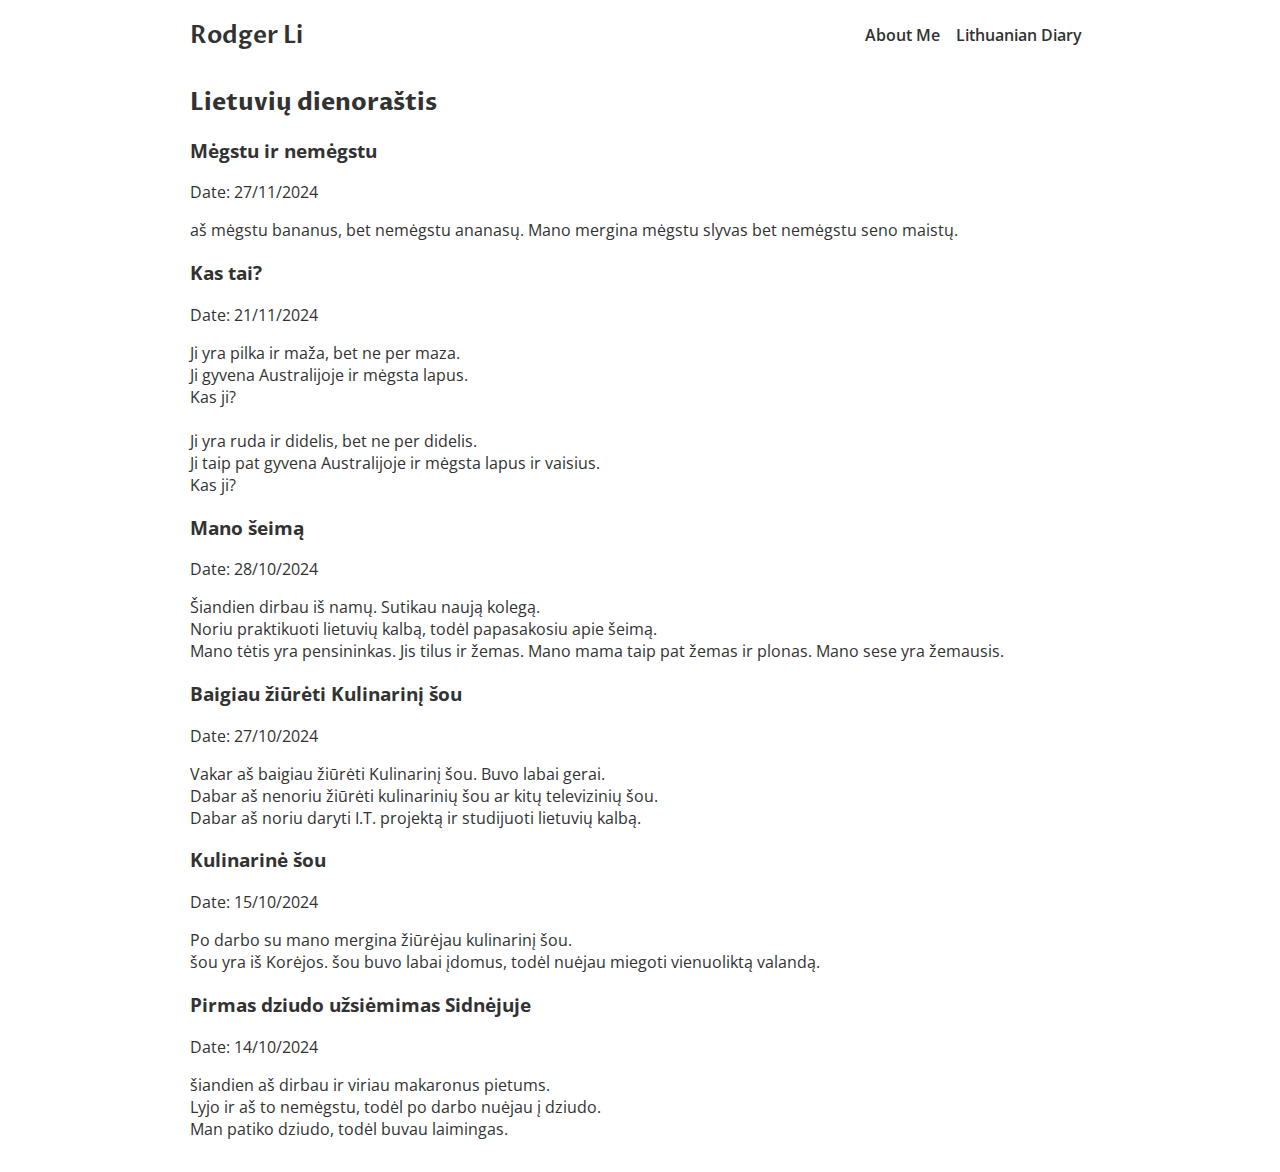
==== lithuanian-diary.html @ 7ae09046 "update diary" ====
<!DOCTYPE html>
<html lang="en">
  <head>
    <meta charset="UTF-8" />
    <meta name="viewport" content="width=device-width, initial-scale=1.0" />
    <title>Contact</title>
    <link rel="stylesheet" href="./index.css" />
    <link rel="stylesheet" href="./all.min.css" />
  </head>
  <body>
    <nav>
      <h2 id="logo"><a href="/">Rodger Li</a></h2>
      <ul class="navigation-items">
        <li class="navigation-item"><a href="./index.html#about-me">About Me</a></li>
        <li class="navigation-item"><a href="./lithuanian-diary.html">Lithuanian Diary</a></li>
      </ul>
    </nav>
    <main>
      <section id="lithuanian_diary">
        <h2>Lietuvių dienoraštis</h2>
        <article>
          <h3>Mėgstu ir nemėgstu</h3>
          <p>Date: 27/11/2024</p>
          <p>
            aš mėgstu bananus, bet nemėgstu ananasų.
            Mano mergina mėgstu slyvas bet nemėgstu seno maistų.
          </p>
          <h3>Kas tai?</h3>
          <p>Date: 21/11/2024</p>
          <p>
            Ji yra pilka ir maža, bet ne per maza. <br>
            Ji gyvena Australijoje ir mėgsta lapus. <br>
            Kas ji? <br>
            <br>
            Ji yra ruda ir didelis, bet ne per didelis. <br>
            Ji taip pat gyvena Australijoje ir mėgsta lapus ir vaisius. <br>
            Kas ji?
          </p>
          <h3>Mano šeimą</h3>
          <p>Date: 28/10/2024</p>
          <p>
            Šiandien dirbau iš namų. Sutikau naują kolegą. <br>
            Noriu praktikuoti lietuvių kalbą, todėl papasakosiu apie šeimą. <br>
            Mano tėtis yra pensininkas. Jis tilus ir žemas.
            Mano mama taip pat žemas ir plonas.
            Mano sese yra žemausis.
          </p>
          <h3>Baigiau žiūrėti Kulinarinį šou</h3>
          <p>Date: 27/10/2024</p>
          <p>
            Vakar aš baigiau žiūrėti Kulinarinį šou. Buvo labai gerai. <br>
            Dabar aš nenoriu žiūrėti kulinarinių šou ar kitų televizinių šou. <br>
            Dabar aš noriu daryti I.T. projektą ir studijuoti lietuvių kalbą.
          </p>
          <h3>Kulinarinė šou</h3>
          <p>Date: 15/10/2024</p>
          <p>
            Po darbo su mano mergina žiūrėjau kulinarinį šou. <br>
            šou yra iš Korėjos. šou buvo labai įdomus, todėl nuėjau miegoti vienuoliktą valandą.
          </p>
          <h3>Pirmas dziudo užsiėmimas Sidnėjuje</h3>
          <p>Date: 14/10/2024</p>
          <p>
            šiandien aš dirbau ir viriau makaronus pietums. <br>
            Lyjo ir aš to nemėgstu, todėl po darbo nuėjau į dziudo. <br>
            Man patiko dziudo, todėl buvau laimingas.
          </p>
        </article>
      </section>
    </main>
  </body>
</html>
---- index.css ----
@import url("https://fonts.googleapis.com/css2?family=Open+Sans&family=Proza+Libre:wght@700&display=swap");

html {
  scroll-behavior: smooth;
}

html,
body {
  height: 100%;
  color: var(--font-color);
}

:root {
  --spacing-1: 8px;
  --spacing-2: 12px;
  --spacing-3: 16px;
  --spacing-4: 24px;

  --border-radius: 12px;

  --font-color: #323232;
}

.heart {
  color: red;
}

h2 {
  font-family: "Proza Libre", sans-serif;
  margin: 0;
  margin-bottom: var(--spacing-2);
}

body {
  font-family: "Open Sans", sans-serif;
  margin: 0;
  padding: 0 var(--spacing-3);
  max-width: 900px;
  margin: 0 auto;
  display: flex;
  flex-direction: column;
}

nav {
  display: flex;
  align-items: center;
  padding: var(--spacing-3) 0;
}

.navigation-items {
  display: flex;
  list-style-type: none;
  padding: 0;
  align-items: center;
  margin: 0;
  margin-left: auto;
}

.navigation-item {
  margin: var(--spacing-1);
}

.portrait {
  width: 350px;
  border-radius: var(--border-radius);
  flex-shrink: 0;
}

.about-me-container {
  display: flex;
}

.about-me-text-container {
  margin-right: var(--spacing-3);
}

.project-image {
  width: 50%;
}

.project-title h3 {
  display: inline;
}

details {
  cursor: pointer;
}

summary {
  list-style-image: url(https://s3-us-west-2.amazonaws.com/s.cdpn.io/3/right-arrow.svg);
}

footer {
  margin-top: auto;
  padding: var(--spacing-2) 0;
  text-align: center;
}

section {
  padding: var(--spacing-3) 0;
}

.icon {
  font-size: 2em;
  color: var(--font-color);
  margin: 0 var(--spacing-1);
}

a {
  color: var(--font-color);
  text-decoration: none;
  font-weight: 600;
}

#logo {
  margin: 0;
}

#skills-container {
  display: flex;
  width: 100%;
  justify-content: space-between;
  flex-wrap: wrap;
}

#skills-container > * {
  font-size: 2em;
  width: 2em;
  margin-top: var(--spacing-1);
}

@media only screen and (max-width: 600px) {
  .about-me-container {
    flex-direction: column;
  }
}
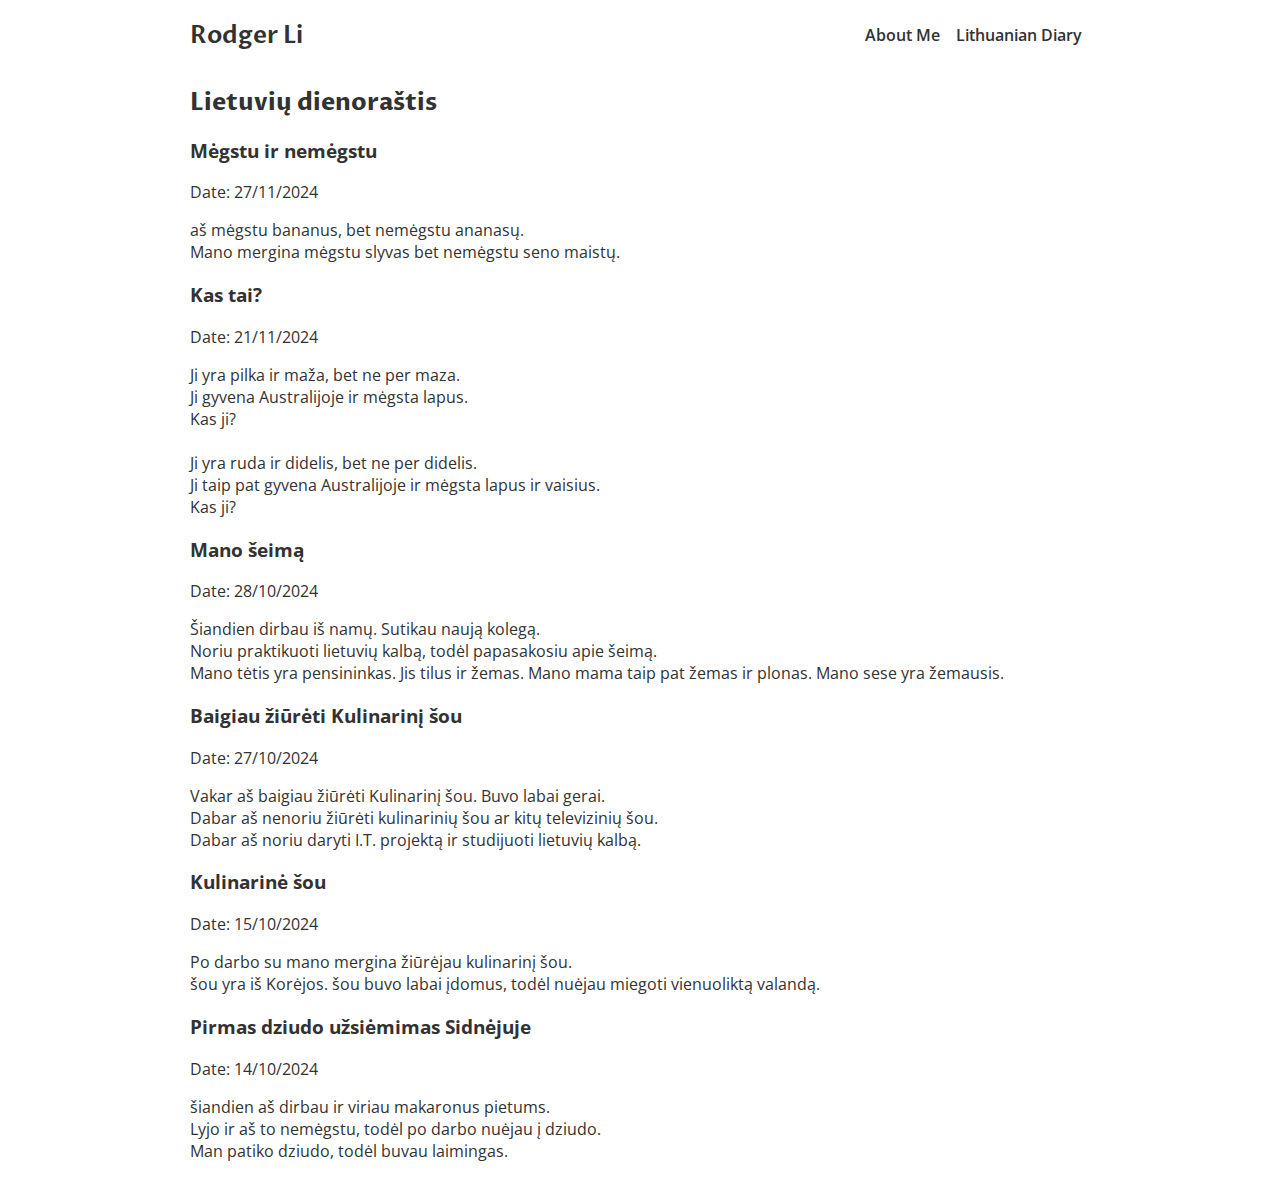
==== commit bbd2eae1: "add line break" ====
--- a/lithuanian-diary.html
+++ b/lithuanian-diary.html
@@ -22,7 +22,7 @@
           <h3>Mėgstu ir nemėgstu</h3>
           <p>Date: 27/11/2024</p>
           <p>
-            aš mėgstu bananus, bet nemėgstu ananasų.
+            aš mėgstu bananus, bet nemėgstu ananasų. <br>
             Mano mergina mėgstu slyvas bet nemėgstu seno maistų.
           </p>
           <h3>Kas tai?</h3>
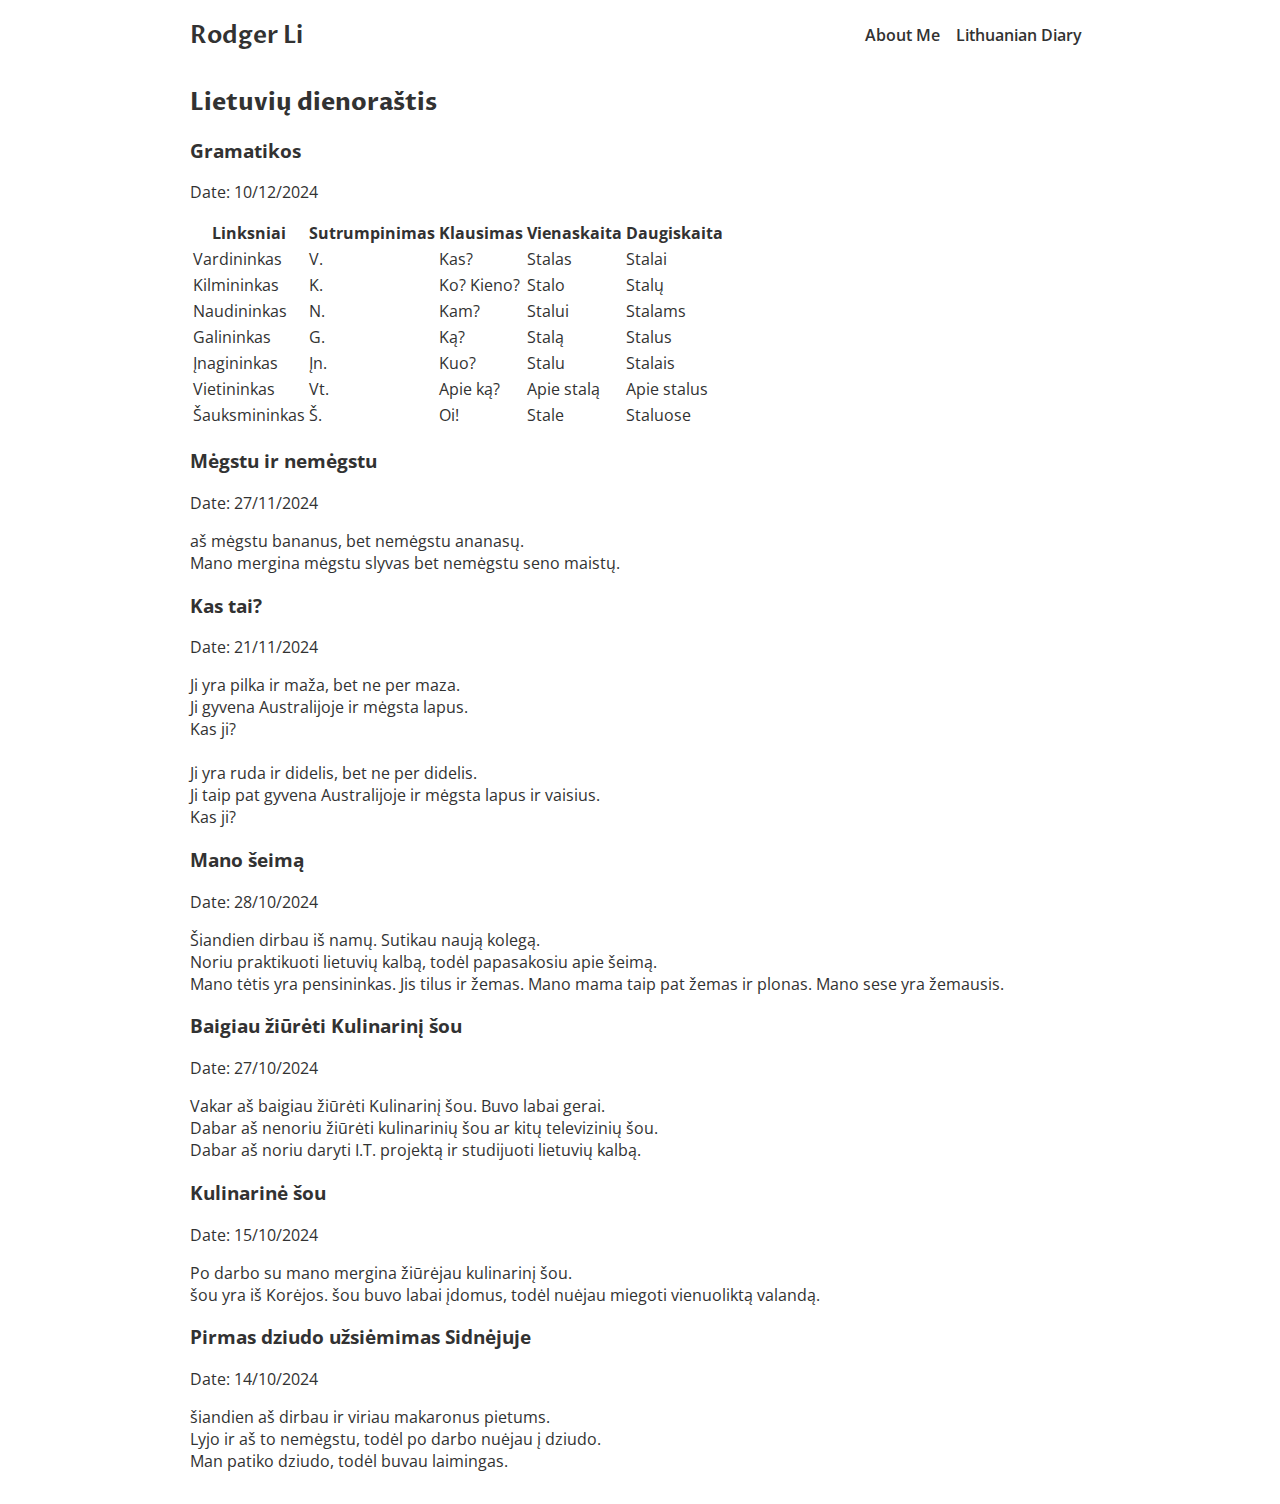
==== commit 6bcb942a: "add entry" ====
--- a/lithuanian-diary.html
+++ b/lithuanian-diary.html
@@ -19,6 +19,68 @@
       <section id="lithuanian_diary">
         <h2>Lietuvių dienoraštis</h2>
         <article>
+          <h3>Gramatikos</h3>
+          <p>Date: 10/12/2024</p>
+          <p>
+            <table>
+              <tr>
+                <th>Linksniai</th>
+                <th>Sutrumpinimas</th>
+                <th>Klausimas</th>
+                <th>Vienaskaita</th>
+                <th>Daugiskaita</th>
+              </tr>
+              <tr>
+                <td>Vardininkas</td>
+                <td>V.</td>
+                <td>Kas?</td>
+                <td>Stalas</td>
+                <td>Stalai</td>
+              </tr>
+              <tr>
+                <td>Kilmininkas</td>
+                <td>K.</td>
+                <td>Ko? Kieno?</td>
+                <td>Stalo</td>
+                <td>Stalų</td>
+              </tr>
+              <tr>
+                <td>Naudininkas</td>
+                <td>N.</td>
+                <td>Kam?</td>
+                <td>Stalui</td>
+                <td>Stalams</td>
+              </tr>
+              <tr>
+                <td>Galininkas</td>
+                <td>G.</td>
+                <td>Ką?</td>
+                <td>Stalą</td>
+                <td>Stalus</td>
+              </tr>
+              <tr>
+                <td>Įnagininkas</td>
+                <td>Įn.</td>
+                <td>Kuo?</td>
+                <td>Stalu</td>
+                <td>Stalais</td>
+              </tr>
+              <tr>
+                <td>Vietininkas</td>
+                <td>Vt.</td>
+                <td>Apie ką?</td>
+                <td>Apie stalą</td>
+                <td>Apie stalus</td>
+              </tr>
+              <tr>
+                <td>Šauksmininkas</td>
+                <td>Š.</td>
+                <td>Oi!</td>
+                <td>Stale</td>
+                <td>Staluose</td>
+              </tr>
+            </table>
+          </p>
           <h3>Mėgstu ir nemėgstu</h3>
           <p>Date: 27/11/2024</p>
           <p>
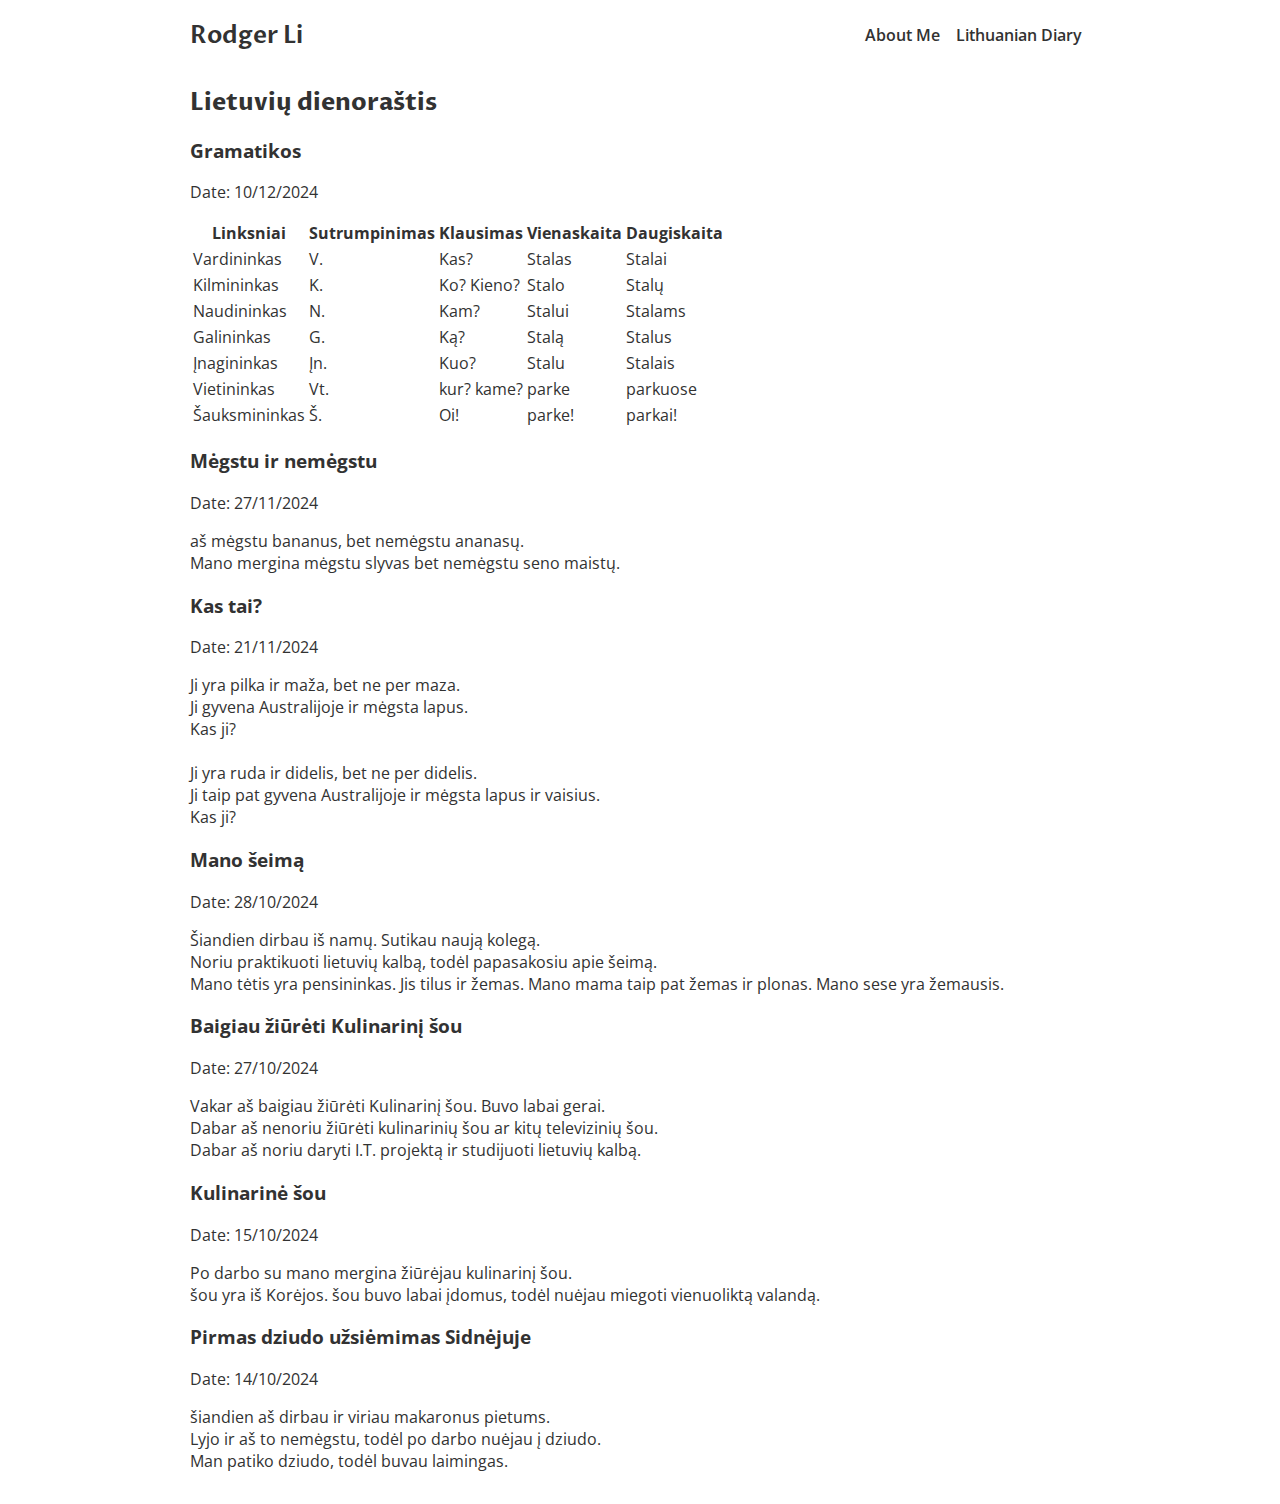
==== commit 4ba81829: "fixed some grammar errors" ====
--- a/lithuanian-diary.html
+++ b/lithuanian-diary.html
@@ -68,16 +68,16 @@
               <tr>
                 <td>Vietininkas</td>
                 <td>Vt.</td>
-                <td>Apie ką?</td>
-                <td>Apie stalą</td>
-                <td>Apie stalus</td>
+                <td>kur? kame?</td>
+                <td>parke</td>
+                <td>parkuose</td>
               </tr>
               <tr>
                 <td>Šauksmininkas</td>
                 <td>Š.</td>
                 <td>Oi!</td>
-                <td>Stale</td>
-                <td>Staluose</td>
+                <td>parke!</td>
+                <td>parkai!</td>
               </tr>
             </table>
           </p>
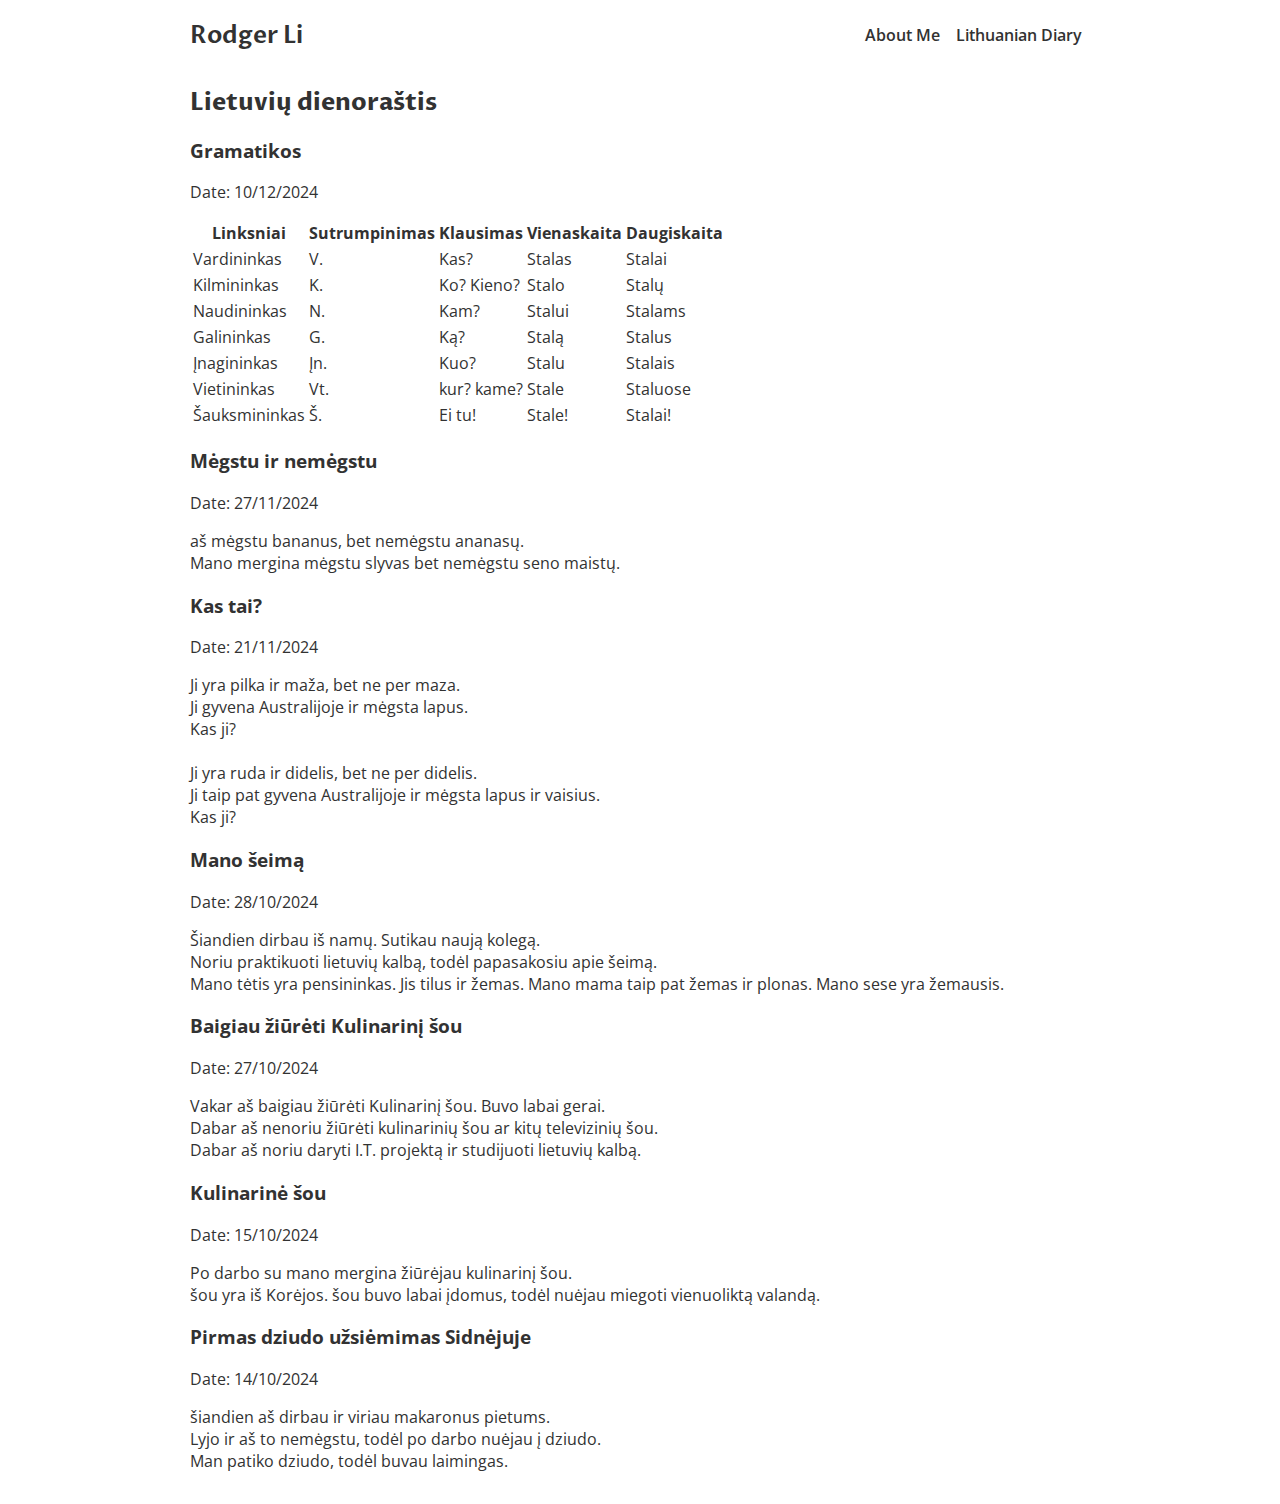
==== commit 368f2d03: "make words consistent" ====
--- a/lithuanian-diary.html
+++ b/lithuanian-diary.html
@@ -3,7 +3,7 @@
   <head>
     <meta charset="UTF-8" />
     <meta name="viewport" content="width=device-width, initial-scale=1.0" />
-    <title>Contact</title>
+    <title>Lithuanian Diary</title>
     <link rel="stylesheet" href="./index.css" />
     <link rel="stylesheet" href="./all.min.css" />
   </head>
@@ -69,15 +69,15 @@
                 <td>Vietininkas</td>
                 <td>Vt.</td>
                 <td>kur? kame?</td>
-                <td>parke</td>
-                <td>parkuose</td>
+                <td>Stale</td>
+                <td>Staluose</td>
               </tr>
               <tr>
                 <td>Šauksmininkas</td>
                 <td>Š.</td>
-                <td>Oi!</td>
-                <td>parke!</td>
-                <td>parkai!</td>
+                <td>Ei tu!</td>
+                <td>Stale!</td>
+                <td>Stalai!</td>
               </tr>
             </table>
           </p>
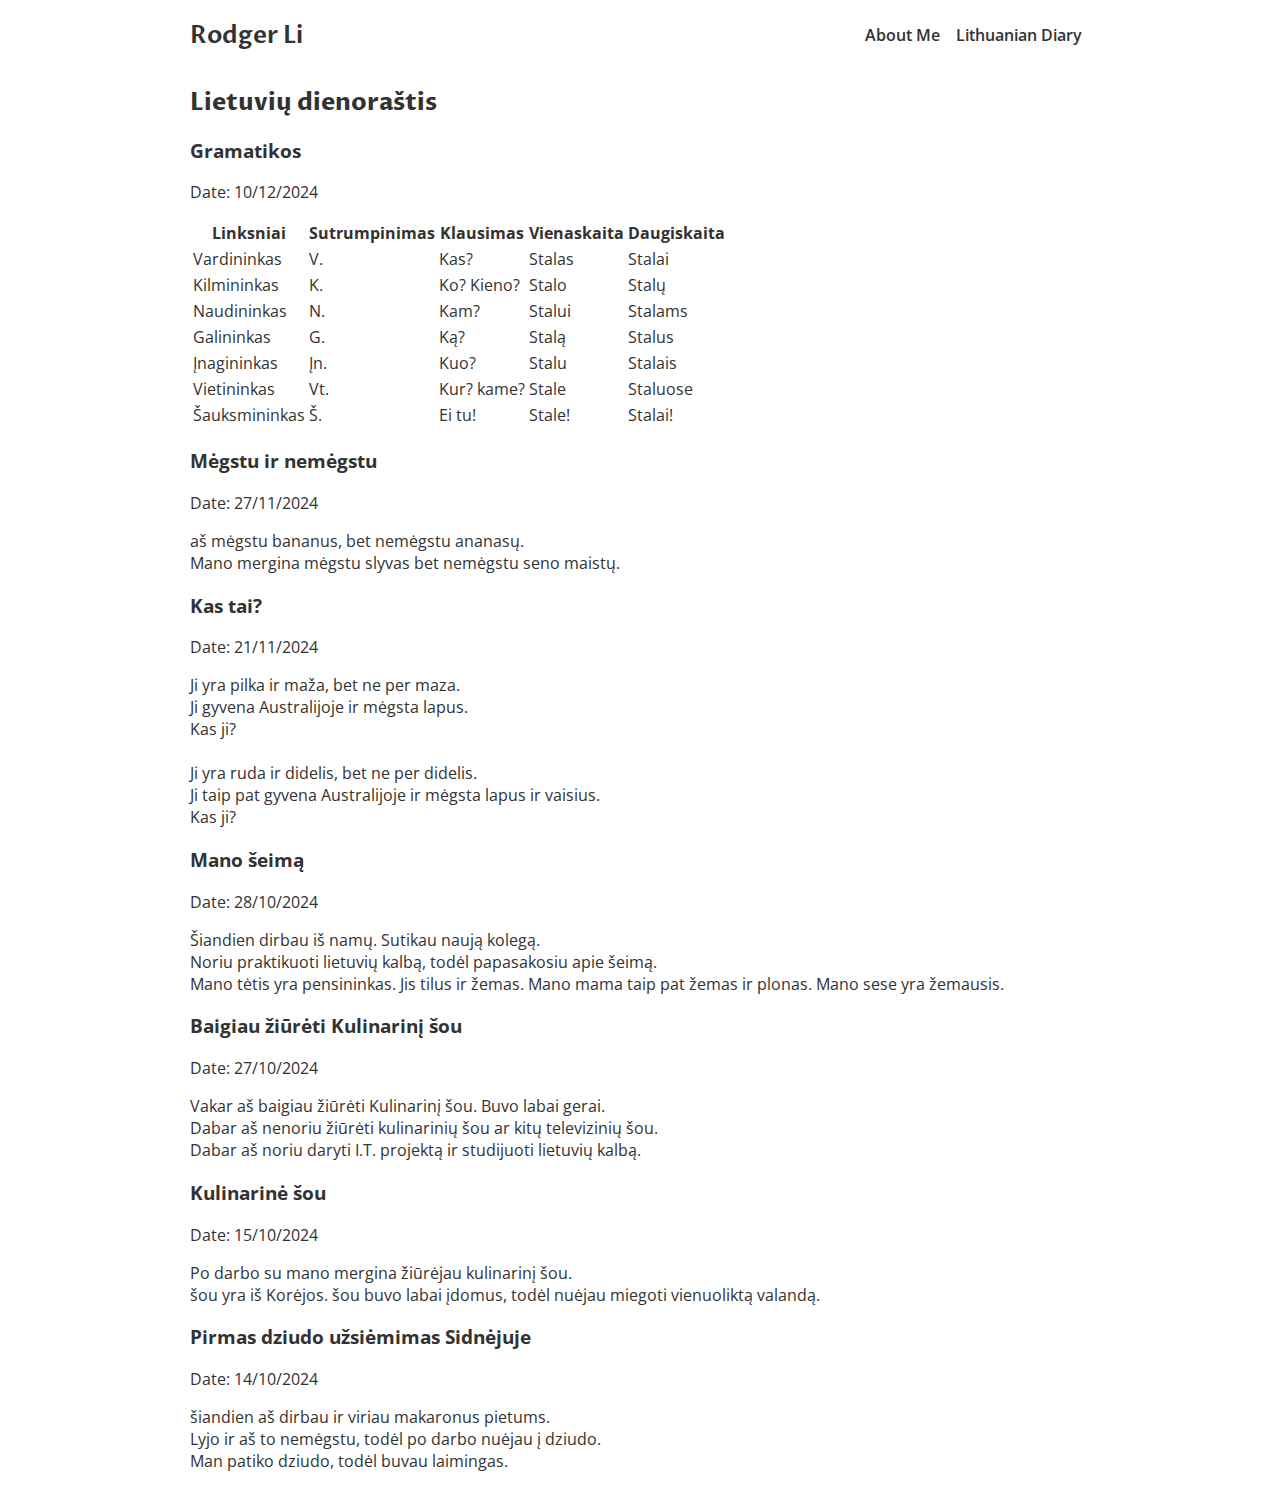
==== commit b415aefd: "fix capatilisation" ====
--- a/lithuanian-diary.html
+++ b/lithuanian-diary.html
@@ -68,7 +68,7 @@
               <tr>
                 <td>Vietininkas</td>
                 <td>Vt.</td>
-                <td>kur? kame?</td>
+                <td>Kur? kame?</td>
                 <td>Stale</td>
                 <td>Staluose</td>
               </tr>
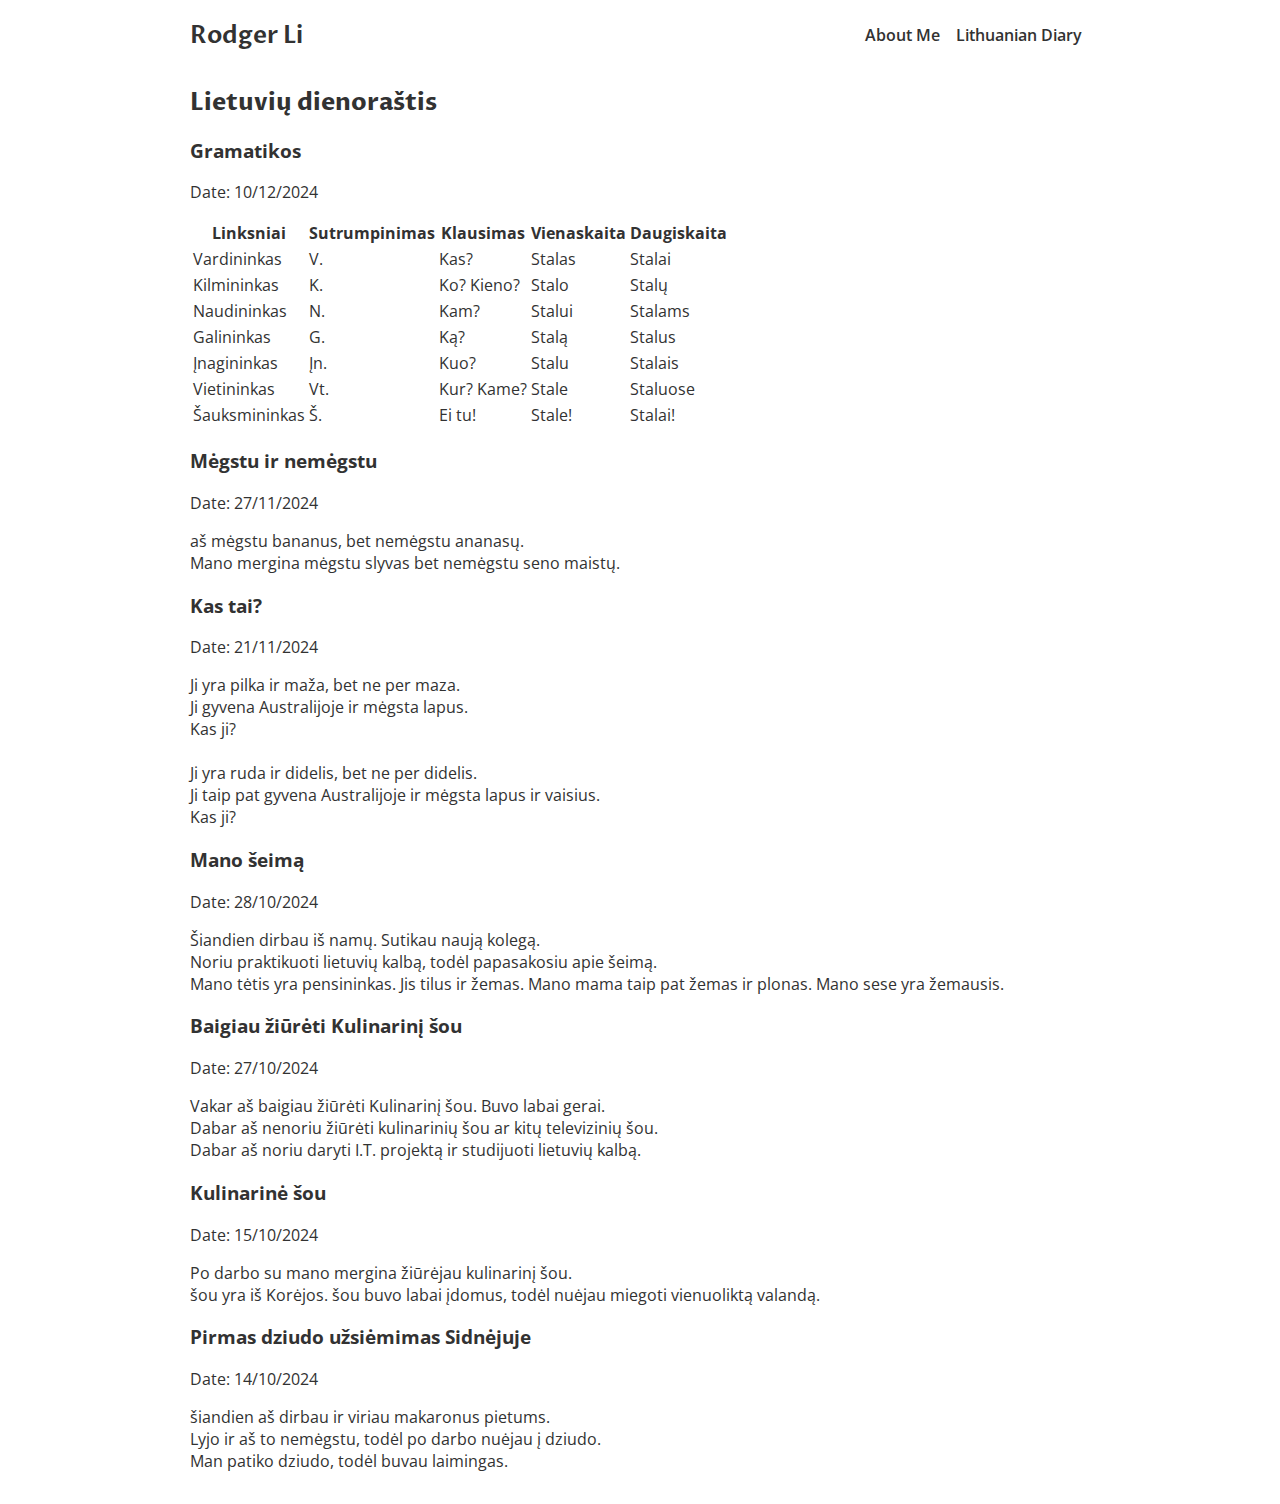
==== commit ae5ef7fb: "fix capitals" ====
--- a/lithuanian-diary.html
+++ b/lithuanian-diary.html
@@ -68,7 +68,7 @@
               <tr>
                 <td>Vietininkas</td>
                 <td>Vt.</td>
-                <td>Kur? kame?</td>
+                <td>Kur? Kame?</td>
                 <td>Stale</td>
                 <td>Staluose</td>
               </tr>
